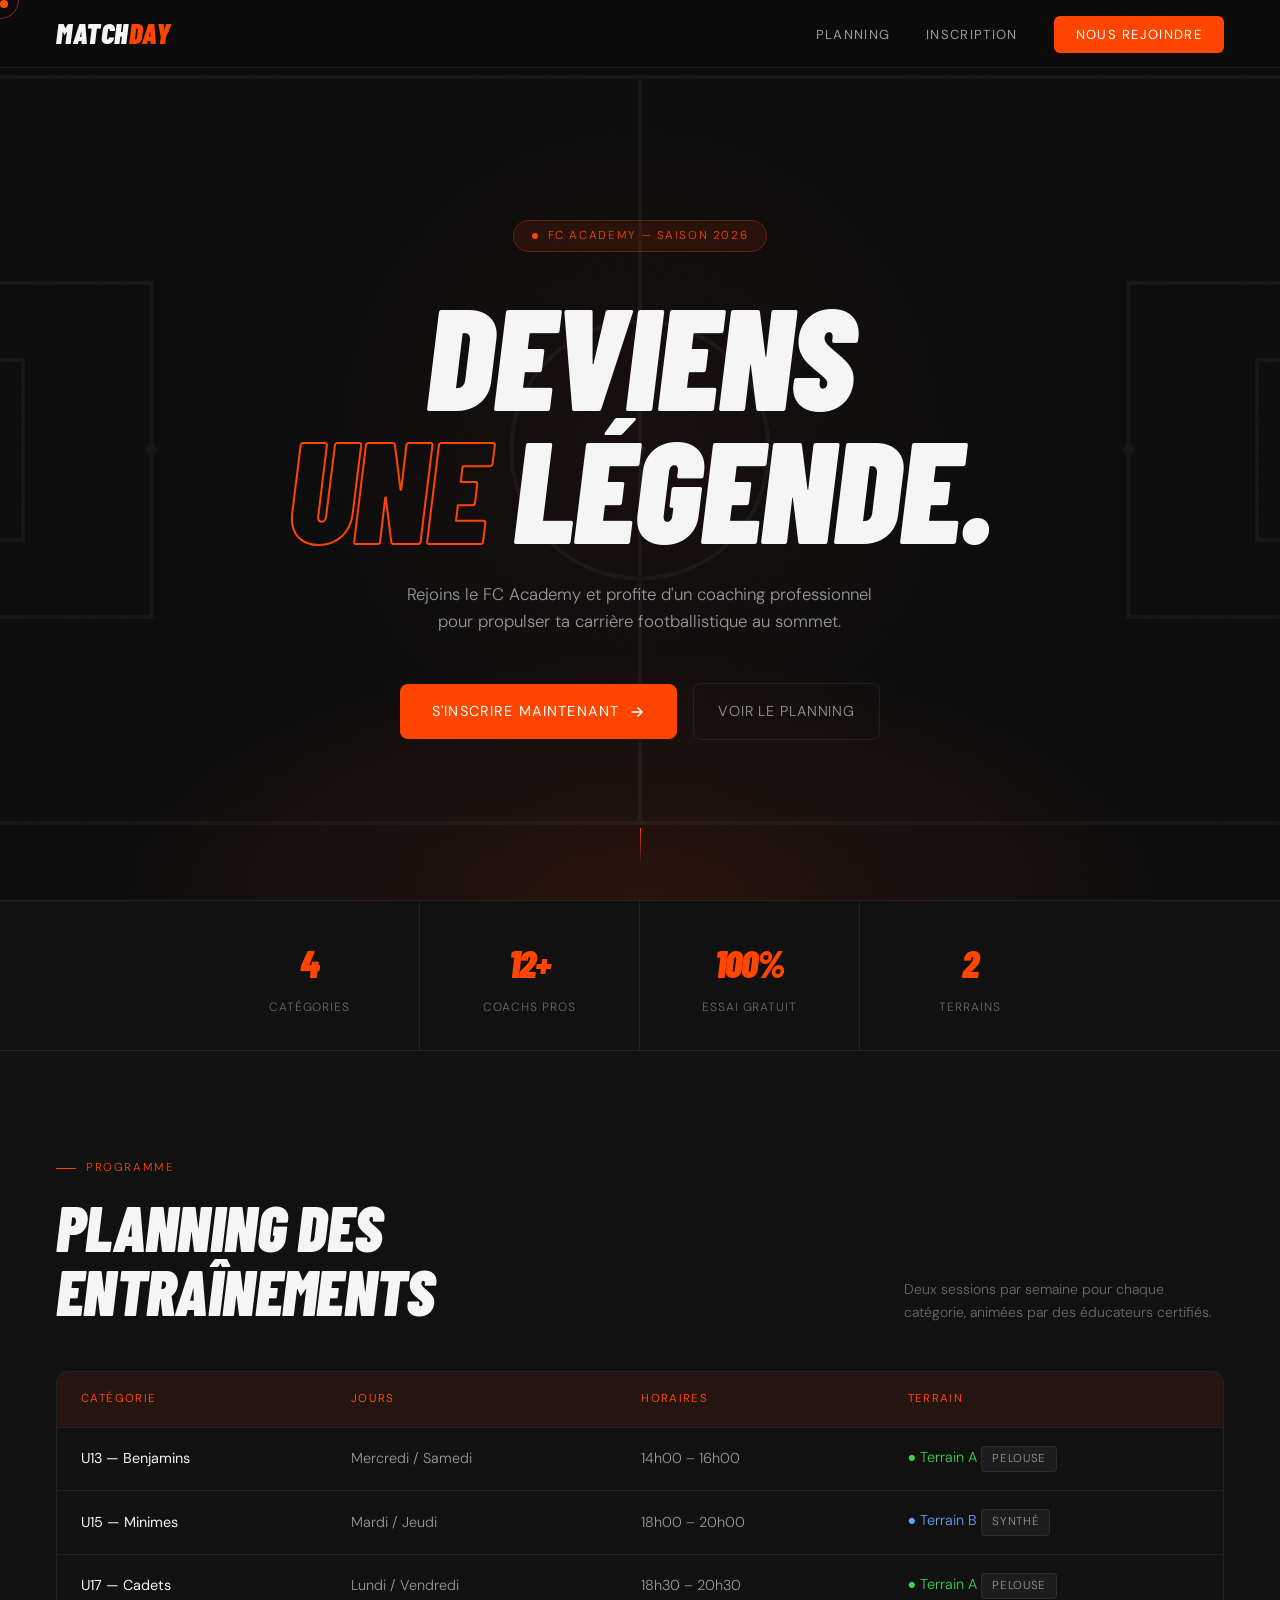
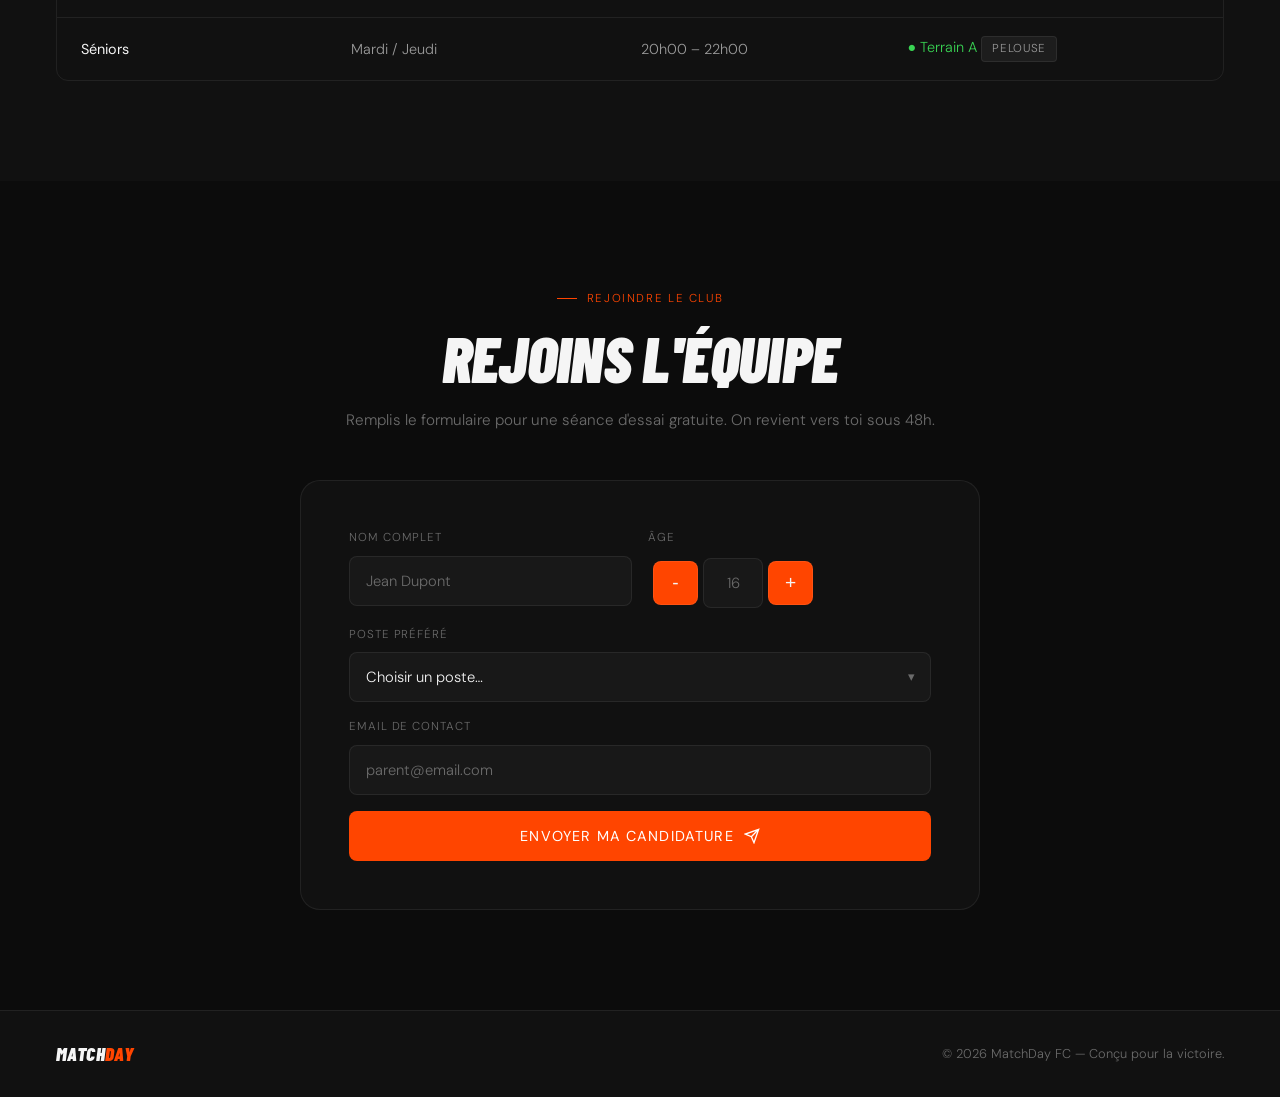
==== projects/match-day/index.html @ 3e186658 "first commit" ====
<!DOCTYPE html>
<html lang="fr">
<head>
    <meta charset="UTF-8">
    <meta name="viewport" content="width=device-width, initial-scale=1.0">
    <title>MatchDay FC | L'Académie des Champions</title>
    <link rel="preconnect" href="https://fonts.googleapis.com">
    <link href="https://fonts.googleapis.com/css2?family=Barlow+Condensed:ital,wght@0,400;0,700;1,900&family=DM+Sans:wght@300;400&display=swap" rel="stylesheet">
    <link rel="stylesheet" href="style.css">
</head>
<body>

<!-- Cursor -->
<div class="cursor" id="cursor"></div>
<div class="cursor-ring" id="ring"></div>

<!-- NAV -->
<nav id="nav">
    <a href="#hero" class="logo">MATCH<em>DAY</em></a>
    <ul class="nav-links">
        <li><a href="#planning">Planning</a></li>
        <li><a href="#inscription">Inscription</a></li>
        <li><a href="#inscription" class="btn-nav">Nous rejoindre</a></li>
    </ul>
</nav>

<!-- HERO -->
<section id="hero" class="hero">
    <div class="pitch-bg">
        <div class="pitch-lines">
            <svg viewBox="0 0 1200 700" fill="none" xmlns="http://www.w3.org/2000/svg" preserveAspectRatio="xMidYMid slice">
                <!-- Pitch outline -->
                <rect x="60" y="60" width="1080" height="580" stroke="white" stroke-width="3"/>
                <!-- Center line -->
                <line x1="600" y1="60" x2="600" y2="640" stroke="white" stroke-width="3"/>
                <!-- Center circle -->
                <circle cx="600" cy="350" r="100" stroke="white" stroke-width="3"/>
                <circle cx="600" cy="350" r="4" fill="white"/>
                <!-- Left penalty box -->
                <rect x="60" y="220" width="160" height="260" stroke="white" stroke-width="3"/>
                <rect x="60" y="280" width="60" height="140" stroke="white" stroke-width="3"/>
                <!-- Right penalty box -->
                <rect x="980" y="220" width="160" height="260" stroke="white" stroke-width="3"/>
                <rect x="1080" y="280" width="60" height="140" stroke="white" stroke-width="3"/>
                <!-- Penalty spots -->
                <circle cx="220" cy="350" r="4" fill="white"/>
                <circle cx="980" cy="350" r="4" fill="white"/>
                <!-- Corner arcs -->
                <path d="M60 80 A20 20 0 0 0 80 60" stroke="white" stroke-width="3"/>
                <path d="M1120 80 A20 20 0 0 1 1140 60" stroke="white" stroke-width="3"/>
                <path d="M60 620 A20 20 0 0 1 80 640" stroke="white" stroke-width="3"/>
                <path d="M1120 620 A20 20 0 0 0 1140 640" stroke="white" stroke-width="3"/>
            </svg>
        </div>
    </div>

    <div class="hero-inner">
        <div class="hero-tag"><span class="tag-dot"></span>FC Academy — Saison 2026</div>
        <h1>
            <span class="solid">Deviens</span><br>
            <span class="stroke">une</span> <span class="solid">légende.</span>
        </h1>
        <p class="hero-sub">Rejoins le FC Academy et profite d'un coaching professionnel pour propulser ta carrière footballistique au sommet.</p>
        <div class="hero-cta">
            <a href="#inscription" class="btn-primary">
                S'inscrire maintenant
                <svg width="16" height="16" viewBox="0 0 16 16" fill="none"><path d="M3 8H13M13 8L9 4M13 8L9 12" stroke="currentColor" stroke-width="1.5" stroke-linecap="round" stroke-linejoin="round"/></svg>
            </a>
            <a href="#planning" class="btn-ghost">Voir le planning</a>
        </div>
    </div>

    <div class="scroll-hint">
        
        <div class="scroll-bar"></div>
    </div>
</section>

<!-- STATS -->
<div class="stats">
    <div class="stat reveal"><div class="stat-val">4</div><div class="stat-lbl">Catégories</div></div>
    <div class="stat reveal d1"><div class="stat-val">12+</div><div class="stat-lbl">Coachs pros</div></div>
    <div class="stat reveal d2"><div class="stat-val">100%</div><div class="stat-lbl">Essai gratuit</div></div>
    <div class="stat reveal d3"><div class="stat-val">2</div><div class="stat-lbl">Terrains</div></div>
</div>

<!-- PLANNING -->
<section id="planning" class="section planning">
    <div class="planning-header">
        <div>
            <div class="section-label reveal">Programme</div>
            <h2 class="section-title reveal d1">Planning des<br>entraînements</h2>
        </div>
        <p class="planning-sub reveal d2">Deux sessions par semaine pour chaque catégorie, animées par des éducateurs certifiés.</p>
    </div>

    <div class="table-wrap reveal d1">
        <table>
            <thead>
                <tr>
                    <th>Catégorie</th>
                    <th>Jours</th>
                    <th>Horaires</th>
                    <th>Terrain</th>
                </tr>
            </thead>
            <tbody>
                <tr>
                    <td><strong>U13 — Benjamins</strong></td>
                    <td>Mercredi / Samedi</td>
                    <td>14h00 – 16h00</td>
                    <td><span class="terrain-a">● Terrain A</span> <span class="category-badge">Pelouse</span></td>
                </tr>
                <tr>
                    <td><strong>U15 — Minimes</strong></td>
                    <td>Mardi / Jeudi</td>
                    <td>18h00 – 20h00</td>
                    <td><span class="terrain-b">● Terrain B</span> <span class="category-badge">Synthé</span></td>
                </tr>
                <tr>
                    <td><strong>U17 — Cadets</strong></td>
                    <td>Lundi / Vendredi</td>
                    <td>18h30 – 20h30</td>
                    <td><span class="terrain-a">● Terrain A</span> <span class="category-badge">Pelouse</span></td>
                </tr>
                <tr>
                    <td><strong>Séniors</strong></td>
                    <td>Mardi / Jeudi</td>
                    <td>20h00 – 22h00</td>
                    <td><span class="terrain-a">● Terrain A</span> <span class="category-badge">Pelouse</span></td>
                </tr>
            </tbody>
        </table>
    </div>
</section>

<!-- INSCRIPTION -->
<section id="inscription" class="section inscription">
    <div class="inscription-inner">
        <div class="section-label reveal">Rejoindre le club</div>
        <h2 class="section-title reveal d1">Rejoins l'équipe</h2>
        <p class="reveal d2">Remplis le formulaire pour une séance d'essai gratuite. On revient vers toi sous 48h.</p>

        <div class="form-card reveal d3">
            <form id="contactForm" action="https://formspree.io/f/xeevpoao" method="POST">
                <div class="form-row">
                    <div class="form-field">
                        <label for="name">Nom complet</label>
                        <input type="text" id="name" name="name" placeholder="Jean Dupont" required>
                    </div>
                    <div class="form-field">
                        <label for="age">Âge</label>
                       
                     <div class="custom-number-input">
                     <button onclick="this.parentNode.querySelector('input').stepDown()">-</button>
                     <input type="number" id="age" class="age" name="age" placeholder="16" min="6" max="50" required>
                     <button onclick="this.parentNode.querySelector('input').stepUp()">+</button>
                     </div>

                    </div>
                </div>
                <div class="form-field">
                    <label for="poste">Poste préféré</label>
                    <div class="select-wrapper">
                        <select id="poste" name="poste_joueur" required>
                            <option value="">Choisir un poste…</option>
                            <option value="attaquant"> Attaquant</option>
                            <option value="milieu"> Milieu</option>
                            <option value="defenseur"> Défenseur</option>
                            <option value="gardien"> Gardien</option>
                        </select>
                    </div>
                </div>
                <div class="form-field">
                    <label for="email">Email de contact</label>
                    <input type="email" id="email" name="email_contact" placeholder="parent@email.com" required>
                </div>
                <button type="submit" class="btn-submit" id="submitBtn">
                    Envoyer ma candidature
                    <svg width="16" height="16" viewBox="0 0 24 24" fill="none" stroke="currentColor" stroke-width="2" stroke-linecap="round"><path d="M22 2L11 13M22 2L15 22l-4-9-9-4 20-7z"/></svg>
                </button>
            </form>
        </div>
    </div>
</section>

<!-- FOOTER -->
<footer>
    <a href="#hero" class="logo">MATCH<em>DAY</em></a>
    <p>© 2026 MatchDay FC — Conçu pour la victoire.</p>
</footer>

<script src="script.js">


</script>
</body>
</html>
---- projects/match-day/style.css ----
/* ===== RESET & VARIABLES ===== */
*, *::before, *::after { margin: 0; padding: 0; box-sizing: border-box; }

:root {
    --orange: #ff4500;
    --orange-dark: #cc3700;
    --orange-glow: rgba(255,69,0,0.35);
    --green: #39d353;
    --bg: #0c0c0c;
    --bg-2: #111111;
    --bg-3: #161616;
    --border: rgba(255,255,255,0.07);
    --text: #f5f5f5;
    --muted: #6b6b6b;
    --dim: #9a9a9a;
    --radius: 12px;
    --ease: cubic-bezier(0.16, 1, 0.3, 1);
}

html { scroll-behavior: smooth; }

body {
    background: var(--bg);
    color: var(--text);
    font-family: 'DM Sans', sans-serif;
    font-weight: 300;
    overflow-x: hidden;
    line-height: 1.6;
}

/* ===== CURSOR ===== */
.cursor { width: 8px; height: 8px; background: var(--orange); border-radius: 50%; position: fixed; pointer-events: none; z-index: 9999; transition: transform 0.1s; mix-blend-mode: screen; }
.cursor-ring { width: 38px; height: 38px; border: 1px solid rgba(255,69,0,0.5); border-radius: 50%; position: fixed; pointer-events: none; z-index: 9998; transition: width 0.3s var(--ease), height 0.3s var(--ease), border-color 0.3s; }

/* ===== NAV ===== */
nav {
    position: fixed; top: 0; left: 0; right: 0; z-index: 1000;
    display: flex; align-items: center; justify-content: space-between;
    padding: 0 56px; height: 68px;
    background: rgba(12,12,12,0.85);
    backdrop-filter: blur(20px);
    border-bottom: 1px solid var(--border);
    transition: background 0.4s;
}
nav.scrolled { background: rgba(12,12,12,0.97); }

.logo {
    font-family: 'Barlow Condensed', sans-serif;
    font-style: italic; font-weight: 900;
    font-size: 1.8rem; letter-spacing: 0.02em;
    color: var(--text); text-decoration: none;
}
.logo em { font-style: italic; color: var(--orange); }

.nav-links { display: flex; align-items: center; gap: 36px; list-style: none; }
.nav-links a {
    text-decoration: none; color: var(--dim);
    font-size: 0.82rem; font-weight: 400;
    letter-spacing: 0.1em; text-transform: uppercase;
    transition: color 0.3s;
    position: relative;
}
.nav-links a::after {
    content: ''; position: absolute; bottom: -4px; left: 0; right: 0;
    height: 1px; background: var(--orange);
    transform: scaleX(0); transition: transform 0.3s;
}
.nav-links a:hover { color: var(--text); }
.nav-links a:hover::after { transform: scaleX(1); }

.btn-nav {
    background: var(--orange) !important;
    color: #fff !important;
    padding: 10px 22px !important;
    border-radius: 6px !important;
    transition: background 0.3s, box-shadow 0.3s, transform 0.2s !important;
}
.btn-nav::after { display: none !important; }
.btn-nav:hover {
    background: var(--orange-dark) !important;
    box-shadow: 0 0 28px var(--orange-glow) !important;
    transform: translateY(-1px) !important;
    color: #fff !important;
}

/* ===== HERO ===== */
.hero {
    position: relative;
    min-height: 100vh;
    display: flex; align-items: center; justify-content: center;
    text-align: center;
    overflow: hidden;
    background: var(--bg);
}

/* Animated pitch lines background */
.pitch-bg {
    position: absolute; inset: 0; z-index: 0;
    overflow: hidden;
}
.pitch-bg::before {
    content: '';
    position: absolute; inset: 0;
    background:
        radial-gradient(ellipse 60% 40% at 50% 100%, rgba(255,69,0,0.12), transparent 70%),
        radial-gradient(ellipse 40% 60% at 50% 50%, rgba(255,69,0,0.04), transparent 70%);
}
/* Pitch lines via SVG */
.pitch-lines {
    position: absolute; inset: 0;
    opacity: 0.04;
    display: flex; align-items: center; justify-content: center;
}
.pitch-lines svg { width: 100%; height: 100%; }

/* Noise grain overlay */
.hero::after {
    content: '';
    position: absolute; inset: 0; z-index: 1;
    background-image: url("data:image/svg+xml,%3Csvg viewBox='0 0 256 256' xmlns='http://www.w3.org/2000/svg'%3E%3Cfilter id='noise'%3E%3CfeTurbulence type='fractalNoise' baseFrequency='0.9' numOctaves='4' stitchTiles='stitch'/%3E%3C/filter%3E%3Crect width='100%25' height='100%25' filter='url(%23noise)' opacity='0.4'/%3E%3C/svg%3E");
    opacity: 0.025;
    pointer-events: none;
}

.hero-inner {
    position: relative; z-index: 2;
    padding: 140px 32px 80px;
    max-width: 900px;
}

.hero-tag {
    display: inline-flex; align-items: center; gap: 10px;
    background: rgba(255,69,0,0.1);
    border: 1px solid rgba(255,69,0,0.25);
    border-radius: 100px;
    padding: 6px 18px;
    font-size: 0.72rem;
    letter-spacing: 0.14em;
    text-transform: uppercase;
    color: var(--orange);
    margin-bottom: 36px;
    animation: fadeUp 0.7s both;
}
.tag-dot { width: 6px; height: 6px; background: var(--orange); border-radius: 50%; animation: blink 2s infinite; }

.hero h1 {
    font-family: 'Barlow Condensed', sans-serif;
    font-style: italic; font-weight: 900;
    font-size: clamp(4rem, 12vw, 9rem);
    line-height: 0.92;
    letter-spacing: -0.01em;
    text-transform: uppercase;
    animation: fadeUp 0.7s 0.1s both;
}
.hero h1 .stroke {
    -webkit-text-stroke: 2px var(--orange);
    color: transparent;
}
.hero h1 .solid { color: var(--text); }

.hero-sub {
    color: var(--dim);
    font-size: 1.05rem;
    max-width: 480px;
    margin: 28px auto 0;
    animation: fadeUp 0.7s 0.2s both;
}

.hero-cta {
    margin-top: 48px;
    display: flex; align-items: center; justify-content: center; gap: 16px;
    animation: fadeUp 0.7s 0.3s both;
}
.btn-primary {
    display: inline-flex; align-items: center; gap: 10px;
    background: var(--orange); color: #fff;
    padding: 16px 32px; border-radius: 8px;
    text-decoration: none; font-size: 0.9rem;
    letter-spacing: 0.08em; text-transform: uppercase; font-weight: 400;
    transition: background 0.3s, box-shadow 0.3s, transform 0.2s;
}
.btn-primary:hover {
    background: var(--orange-dark);
    box-shadow: 0 0 40px var(--orange-glow);
    transform: translateY(-2px);
}
.btn-ghost {
    display: inline-flex; align-items: center; gap: 8px;
    color: var(--dim); padding: 16px 24px; border-radius: 8px;
    text-decoration: none; font-size: 0.9rem;
    letter-spacing: 0.06em; text-transform: uppercase;
    border: 1px solid var(--border);
    transition: color 0.3s, border-color 0.3s, transform 0.2s;
}
.btn-ghost:hover { color: var(--text); border-color: rgba(255,255,255,0.2); transform: translateY(-2px); }

/* Scroll hint */
.scroll-hint {
    position: absolute; bottom: 36px; left: 50%;
    transform: translateX(-50%);
    display: flex; flex-direction: column; align-items: center; gap: 8px;
    color: var(--muted); font-size: 0.7rem; letter-spacing: 0.12em;
    text-transform: uppercase;
    animation: fadeUp 1s 0.9s both;
    z-index: 2;
}
.scroll-bar { width: 1px; height: 36px; background: linear-gradient(to bottom, var(--orange), transparent); animation: scrollAnim 2s infinite; }

/* ===== STATS STRIP ===== */
.stats {
    display: flex; justify-content: center;
    border-top: 1px solid var(--border);
    border-bottom: 1px solid var(--border);
    background: var(--bg-2);
    position: relative; z-index: 1;
}
.stat {
    flex: 1; max-width: 220px;
    padding: 32px 28px; text-align: center;
    border-right: 1px solid var(--border);
    transition: background 0.3s;
}
.stat:last-child { border-right: none; }
.stat:hover { background: rgba(255,69,0,0.04); }
.stat-val {
    font-family: 'Barlow Condensed', sans-serif;
    font-style: italic; font-weight: 900;
    font-size: 2.4rem; letter-spacing: -0.02em;
    color: var(--orange);
}
.stat-lbl { color: var(--muted); font-size: 0.75rem; letter-spacing: 0.08em; text-transform: uppercase; margin-top: 4px; }

/* ===== SECTIONS ===== */
.section { padding: 100px 56px; position: relative; }
.section-label {
    display: inline-flex; align-items: center; gap: 10px;
    font-size: 0.72rem; letter-spacing: 0.14em;
    text-transform: uppercase; color: var(--orange); margin-bottom: 18px;
}
.section-label::before { content: ''; width: 20px; height: 1px; background: var(--orange); }
.section-title {
    font-family: 'Barlow Condensed', sans-serif;
    font-style: italic; font-weight: 900;
    font-size: clamp(2.4rem, 5vw, 4rem);
    text-transform: uppercase; letter-spacing: -0.01em; line-height: 1;
}

/* ===== PLANNING ===== */
.planning { background: var(--bg-2); }
.planning-header {
    display: flex; align-items: flex-end; justify-content: space-between;
    margin-bottom: 48px; gap: 24px; flex-wrap: wrap;
}
.planning-sub { max-width: 320px; color: var(--muted); font-size: 0.88rem; }

.table-wrap { overflow-x: auto; border-radius: var(--radius); border: 1px solid var(--border); }

table { width: 100%; border-collapse: collapse; }
thead { background: rgba(255,69,0,0.08); }
th {
    padding: 18px 24px; text-align: left;
    font-size: 0.72rem; letter-spacing: 0.12em;
    text-transform: uppercase; color: var(--orange);
    font-weight: 400; border-bottom: 1px solid var(--border);
}
td {
    padding: 18px 24px;
    font-size: 0.9rem; color: var(--dim);
    border-bottom: 1px solid var(--border);
    transition: background 0.2s, color 0.2s;
}
td strong { color: var(--text); font-weight: 400; }
tbody tr:last-child td { border-bottom: none; }
tbody tr:hover td { background: rgba(255,69,0,0.04); color: var(--text); }

.category-badge {
    display: inline-block;
    background: rgba(255,255,255,0.05);
    border: 1px solid var(--border);
    border-radius: 4px;
    padding: 3px 10px;
    font-size: 0.72rem;
    letter-spacing: 0.06em;
    text-transform: uppercase;
    color: var(--dim);
}

/* Terrain indicator */
.terrain-a { color: var(--green) !important; }
.terrain-b { color: #60a5fa !important; }

/* ===== INSCRIPTION ===== */
.inscription { background: var(--bg); }
.inscription-inner {
    max-width: 680px; margin: 0 auto; text-align: center;
}
.inscription-inner .section-label { justify-content: center; }
.inscription-inner .section-title { margin: 0 auto; }
.inscription-inner > p { color: var(--muted); margin: 18px 0 48px; font-size: 0.95rem; }

.form-card {
    background: var(--bg-2);
    border: 1px solid var(--border);
    border-radius: 20px;
    padding: 48px;
    text-align: left;
}
.form-row { display: flex; gap: 16px; }
.form-row .form-field { flex: 1; }

.form-field { margin-bottom: 16px; }
.form-field label {
    display: block;
    font-size: 0.72rem; letter-spacing: 0.08em;
    text-transform: uppercase; color: var(--muted);
    margin-bottom: 8px;
}
.form-field input,
.form-field select {
    width: 100%;
    background: rgba(255,255,255,0.03);
    border: 1px solid var(--border);
    border-radius: 8px;
    padding: 14px 16px;
    color: var(--text);
    font-family: 'DM Sans', sans-serif;
    font-size: 0.92rem;
    font-weight: 300;
    transition: border-color 0.3s, box-shadow 0.3s, background 0.3s;
    appearance: none; -webkit-appearance: none;
}
.form-field input:focus,
.form-field select:focus {
    outline: none;
    border-color: var(--orange);
    background: rgba(255,69,0,0.04);
    box-shadow: 0 0 0 3px rgba(255,69,0,0.12);
}
.form-field input::placeholder { color: var(--muted); }
.form-field select option { background: #1a1a1a; color: var(--text); }

.select-wrapper { position: relative; }
.select-wrapper::after {
    content: '▾'; position: absolute;
    right: 16px; top: 50%; transform: translateY(-50%);
    color: var(--muted); pointer-events: none; font-size: 0.8rem;
}

input[type="number"]::-webkit-inner-spin-button,
input[type="number"]::-webkit-outer-spin-button {
  -webkit-appearance: none;
  margin: 0;
}

input[type="number"] {
  appearance: textfield;
  -moz-appearance: textfield;
}


.custom-number-input {
  display: flex;
  align-items: center;
}

.custom-number-input button {
  background-color: var(--orange); 
  color: var(--text);
  padding: 10px 15px;
  margin: 5px;
  cursor: pointer;
  border: 1px solid var(--border);
  border-radius: 8px;
  width: 45px;
  font-weight: 500;
  font-size: 1.2rem;
}

.custom-number-input input {
  text-align: center;
  width: 60px;
}
.custom-number-input button:hover {
    background-color: var(--orange-dark);
    box-shadow: 0 0 20px var(--orange-glow);
    transform: translateY(-1px);
    transition: 0.5s;
}

.btn-submit {
    display: flex; align-items: center; justify-content: center; gap: 10px;
    width: 100%; margin-top: 8px;
    background: var(--orange); color: #fff;
    border: none; border-radius: 8px;
    padding: 16px; cursor: pointer;
    font-family: 'DM Sans', sans-serif;
    font-size: 0.9rem; font-weight: 400;
    letter-spacing: 0.08em; text-transform: uppercase;
    transition: background 0.3s, box-shadow 0.3s, transform 0.2s;
}
.btn-submit:hover {
    background: var(--orange-dark);
    box-shadow: 0 0 40px var(--orange-glow);
    transform: translateY(-1px);
}
.btn-submit.success { background: var(--green); }

/* ===== FOOTER ===== */
footer {
    display: flex; align-items: center; justify-content: space-between;
    padding: 28px 56px;
    background: var(--bg-2);
    border-top: 1px solid var(--border);
}
footer .logo { font-size: 1.2rem; }
footer p { color: var(--muted); font-size: 0.8rem; }

/* ===== REVEAL ===== */
.reveal { opacity: 0; transform: translateY(28px); transition: opacity 0.8s var(--ease), transform 0.8s var(--ease); }
.reveal.visible { opacity: 1; transform: none; }
.d1 { transition-delay: 0.1s; }
.d2 { transition-delay: 0.2s; }
.d3 { transition-delay: 0.3s; }
.d4 { transition-delay: 0.4s; }

/* ===== KEYFRAMES ===== */
@keyframes fadeUp { from { opacity: 0; transform: translateY(24px); } to { opacity: 1; transform: none; } }
@keyframes blink { 0%,100%{opacity:1;} 50%{opacity:0.3;} }
@keyframes scrollAnim {
    0%{transform:scaleY(0);transform-origin:top;}
    50%{transform:scaleY(1);transform-origin:top;}
    51%{transform:scaleY(1);transform-origin:bottom;}
    100%{transform:scaleY(0);transform-origin:bottom;}
}

/* ===== RESPONSIVE ===== */
@media (max-width: 900px) {
    nav { padding: 0 24px; }
    .section { padding: 80px 24px; }
    .planning-header { flex-direction: column; }
    .stats { flex-wrap: wrap; }
    .stat { min-width: 50%; border-bottom: 1px solid var(--border); }
    .form-card { padding: 32px 24px; }
    .form-row { flex-direction: column; gap: 0; }
    footer { flex-direction: column; gap: 12px; text-align: center; }
}
@media (max-width: 600px) {
    nav { padding: 0 16px; flex-wrap: wrap; height: auto; padding: 14px 20px; gap: 10px; }
    .nav-links { gap: 16px; }
    .hero-cta { flex-direction: column; }
    .hero h1 { font-size: clamp(3rem, 18vw, 5rem); }
}
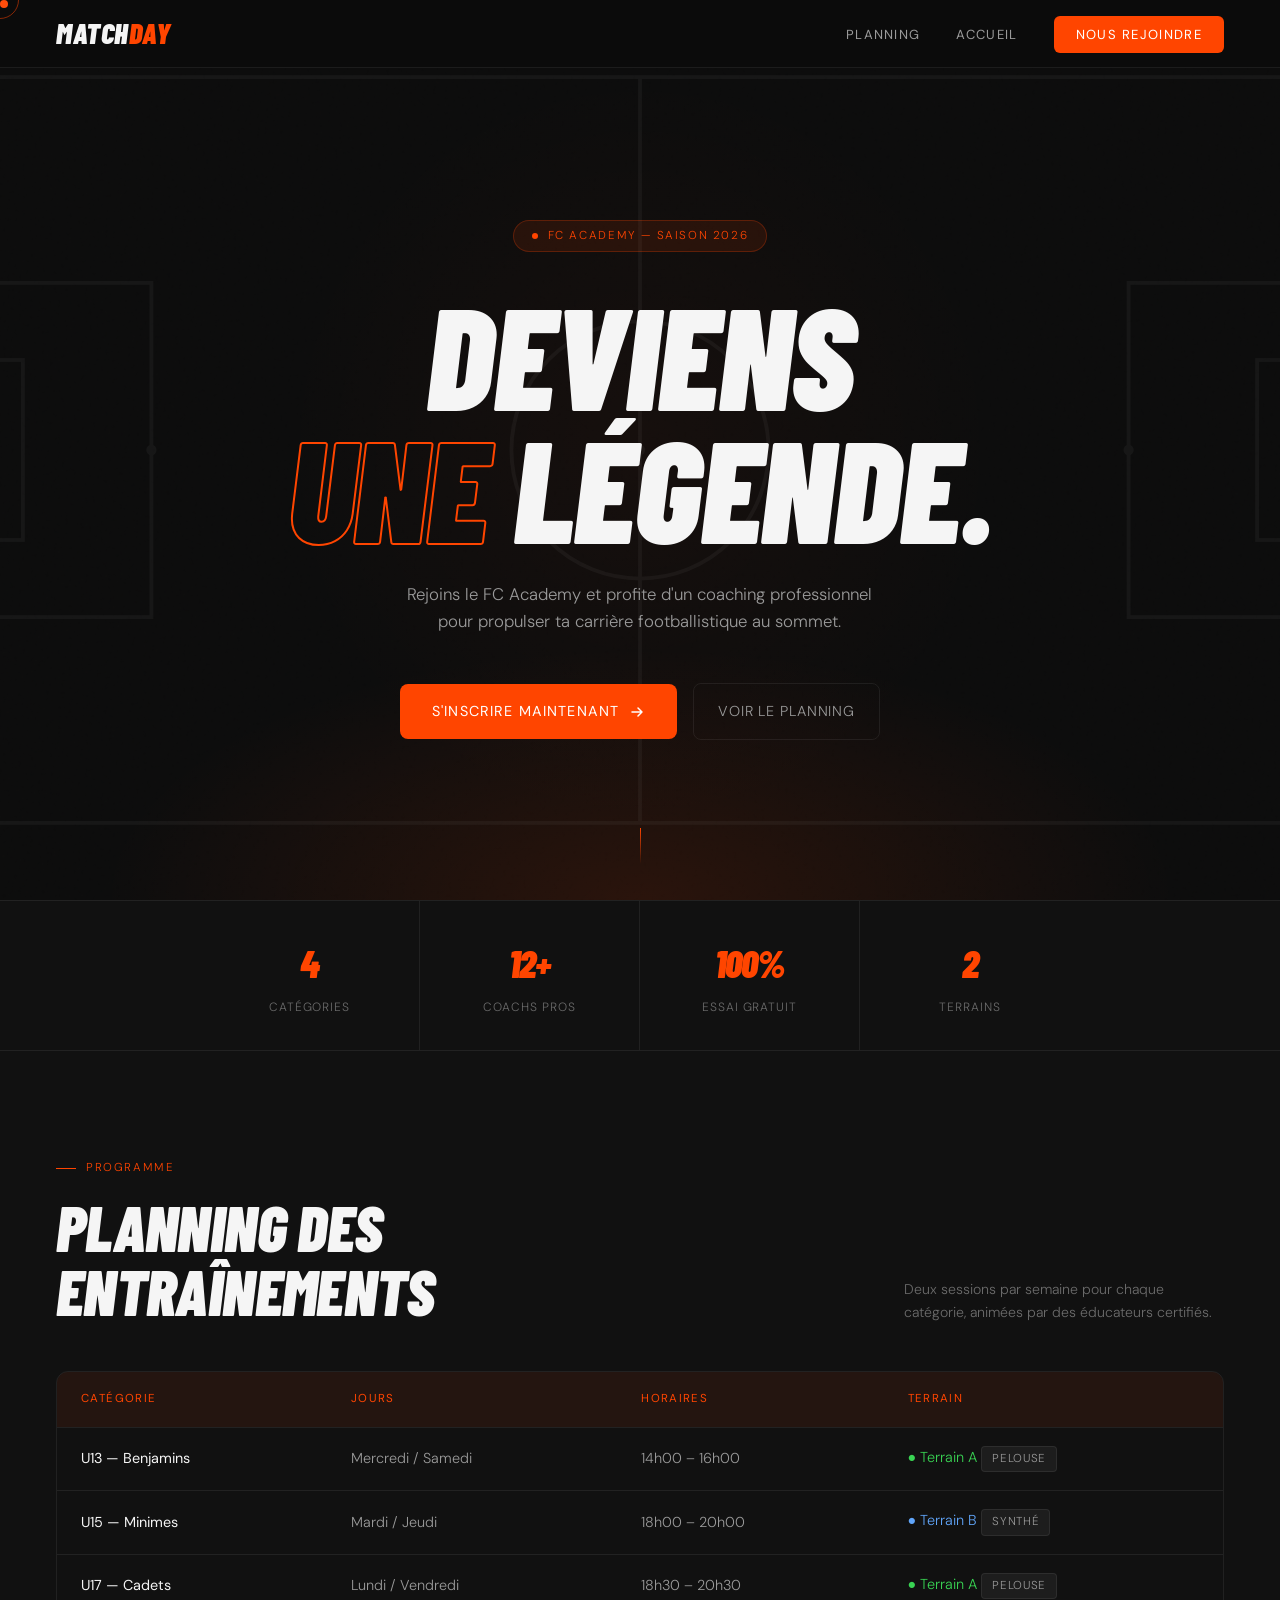
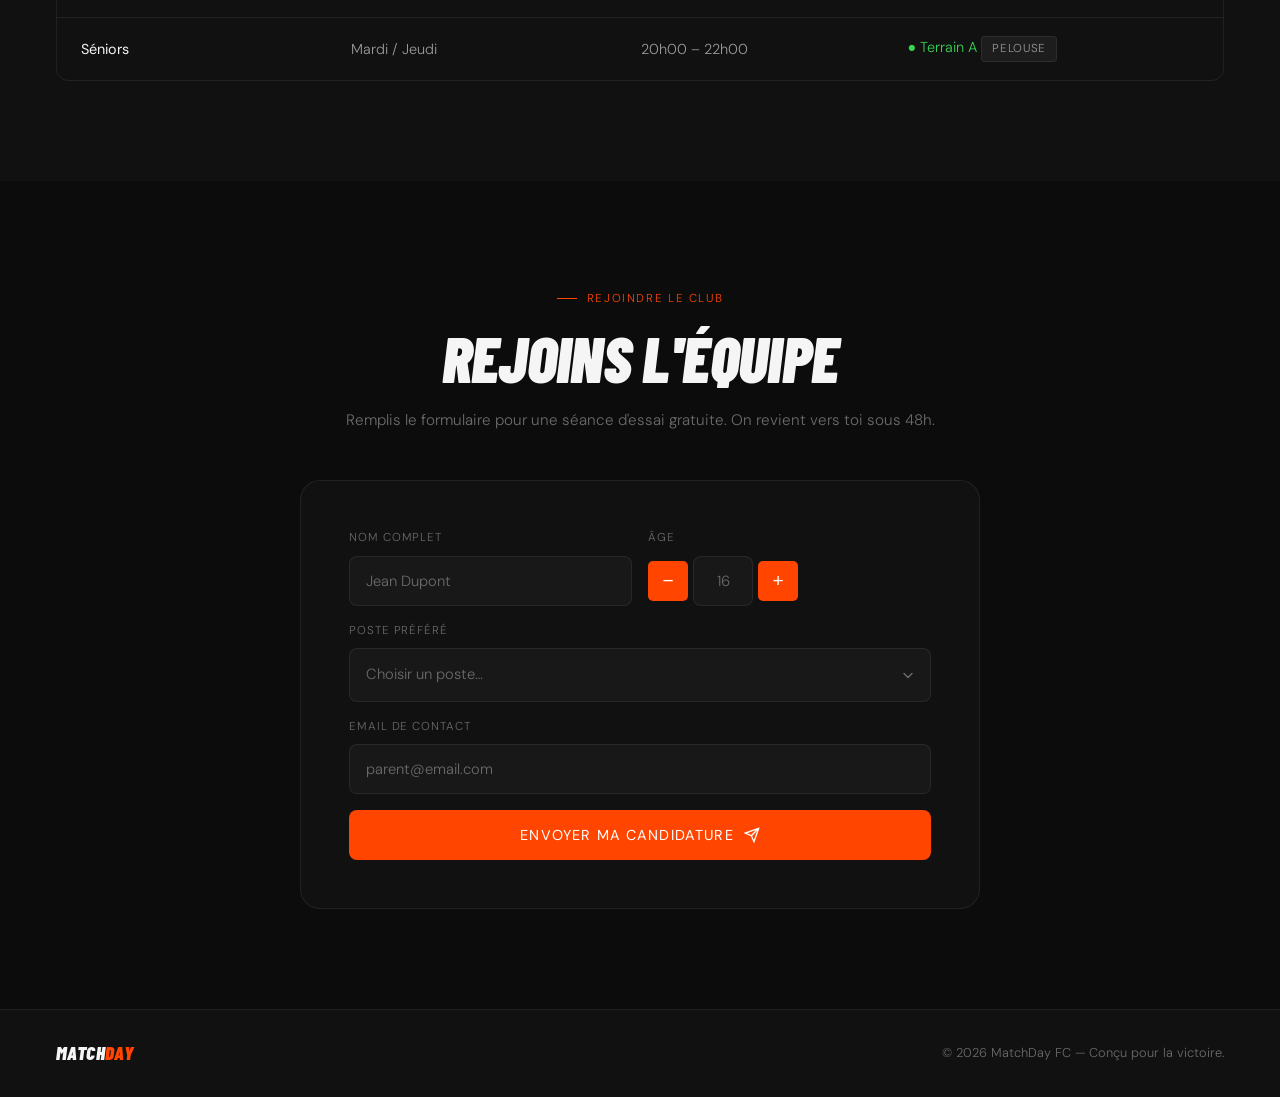
==== commit f2389e70: "update navbar for mobile" ====
--- a/projects/match-day/index.html
+++ b/projects/match-day/index.html
@@ -7,6 +7,7 @@
     <link rel="preconnect" href="https://fonts.googleapis.com">
     <link href="https://fonts.googleapis.com/css2?family=Barlow+Condensed:ital,wght@0,400;0,700;1,900&family=DM+Sans:wght@300;400&display=swap" rel="stylesheet">
     <link rel="stylesheet" href="style.css">
+    <link rel="icon" type="image/png" href="assets/img/matchday-logo.png">
 </head>
 <body>
 
@@ -19,33 +20,39 @@
     <a href="#hero" class="logo">MATCH<em>DAY</em></a>
     <ul class="nav-links">
         <li><a href="#planning">Planning</a></li>
-        <li><a href="#inscription">Inscription</a></li>
+        <li><a href="#hero">Accueil</a></li>
         <li><a href="#inscription" class="btn-nav">Nous rejoindre</a></li>
     </ul>
+    <button class="burger" id="burger" aria-label="Menu" aria-expanded="false">
+        <span></span><span></span><span></span>
+    </button>
 </nav>
+
+<!-- MOBILE DRAWER -->
+<div class="nav-drawer" id="navDrawer">
+    <ul>
+        <li><a href="#planning" class="drawer-link">Planning</a></li>
+        <li><a href="#hero" class="drawer-link">Accueil</a></li>
+        
+    </ul>
+    <a href="#inscription" class="btn-nav-mobile drawer-link">Nous rejoindre</a>
+</div>
 
 <!-- HERO -->
 <section id="hero" class="hero">
     <div class="pitch-bg">
         <div class="pitch-lines">
             <svg viewBox="0 0 1200 700" fill="none" xmlns="http://www.w3.org/2000/svg" preserveAspectRatio="xMidYMid slice">
-                <!-- Pitch outline -->
                 <rect x="60" y="60" width="1080" height="580" stroke="white" stroke-width="3"/>
-                <!-- Center line -->
                 <line x1="600" y1="60" x2="600" y2="640" stroke="white" stroke-width="3"/>
-                <!-- Center circle -->
                 <circle cx="600" cy="350" r="100" stroke="white" stroke-width="3"/>
                 <circle cx="600" cy="350" r="4" fill="white"/>
-                <!-- Left penalty box -->
                 <rect x="60" y="220" width="160" height="260" stroke="white" stroke-width="3"/>
                 <rect x="60" y="280" width="60" height="140" stroke="white" stroke-width="3"/>
-                <!-- Right penalty box -->
                 <rect x="980" y="220" width="160" height="260" stroke="white" stroke-width="3"/>
                 <rect x="1080" y="280" width="60" height="140" stroke="white" stroke-width="3"/>
-                <!-- Penalty spots -->
                 <circle cx="220" cy="350" r="4" fill="white"/>
                 <circle cx="980" cy="350" r="4" fill="white"/>
-                <!-- Corner arcs -->
                 <path d="M60 80 A20 20 0 0 0 80 60" stroke="white" stroke-width="3"/>
                 <path d="M1120 80 A20 20 0 0 1 1140 60" stroke="white" stroke-width="3"/>
                 <path d="M60 620 A20 20 0 0 1 80 640" stroke="white" stroke-width="3"/>
@@ -53,7 +60,6 @@
             </svg>
         </div>
     </div>
-
     <div class="hero-inner">
         <div class="hero-tag"><span class="tag-dot"></span>FC Academy — Saison 2026</div>
         <h1>
@@ -69,9 +75,7 @@
             <a href="#planning" class="btn-ghost">Voir le planning</a>
         </div>
     </div>
-
     <div class="scroll-hint">
-        
         <div class="scroll-bar"></div>
     </div>
 </section>
@@ -93,7 +97,6 @@
         </div>
         <p class="planning-sub reveal d2">Deux sessions par semaine pour chaque catégorie, animées par des éducateurs certifiés.</p>
     </div>
-
     <div class="table-wrap reveal d1">
         <table>
             <thead>
@@ -150,27 +153,81 @@
                     </div>
                     <div class="form-field">
                         <label for="age">Âge</label>
-                       
-                     <div class="custom-number-input">
-                     <button onclick="this.parentNode.querySelector('input').stepDown()">-</button>
-                     <input type="number" id="age" class="age" name="age" placeholder="16" min="6" max="50" required>
-                     <button onclick="this.parentNode.querySelector('input').stepUp()">+</button>
-                     </div>
-
+                        <div class="custom-number-input">
+                            <button type="button" class="btn-input" onclick="this.parentNode.querySelector('input').stepDown()">−</button>
+                            <input type="number" id="age" class="age" name="age" placeholder="16" min="6" max="50" required>
+                            <button type="button" class="btn-input" onclick="this.parentNode.querySelector('input').stepUp()">+</button>
+                        </div>
                     </div>
                 </div>
+
+                <!-- ===================== CUSTOM SELECT ===================== -->
                 <div class="form-field">
-                    <label for="poste">Poste préféré</label>
-                    <div class="select-wrapper">
-                        <select id="poste" name="poste_joueur" required>
+                    <label>Poste préféré</label>
+                    <div class="custom-select" id="posteSelect">
+
+                        <!-- Native select caché — utilisé pour la soumission -->
+                        <select name="poste_joueur" required id="posteNative">
                             <option value="">Choisir un poste…</option>
-                            <option value="attaquant"> Attaquant</option>
-                            <option value="milieu"> Milieu</option>
-                            <option value="defenseur"> Défenseur</option>
-                            <option value="gardien"> Gardien</option>
+                            <option value="attaquant">Attaquant</option>
+                            <option value="milieu">Milieu</option>
+                            <option value="defenseur">Défenseur</option>
+                            <option value="gardien">Gardien</option>
                         </select>
+
+                        <!-- Trigger affiché -->
+                        <div class="cs-trigger" id="posteTrigger" role="button" tabindex="0" aria-haspopup="listbox" aria-expanded="false">
+                            <span class="cs-trigger__text" id="posteLabel">Choisir un poste…</span>
+                            <span class="cs-trigger__arrow">
+                                <svg width="12" height="12" viewBox="0 0 12 12" fill="none">
+                                    <path d="M2 4.5L6 8.5L10 4.5" stroke="currentColor" stroke-width="1.5" stroke-linecap="round" stroke-linejoin="round"/>
+                                </svg>
+                            </span>
+                        </div>
+
+                        <!-- Liste déroulante -->
+                        <ul class="cs-dropdown" id="posteDropdown" role="listbox">
+                            <li class="cs-option" data-value="attaquant" role="option">
+                                <span class="cs-option__icon">
+                                    <svg width="13" height="13" viewBox="0 0 24 24" fill="none" stroke="currentColor" stroke-width="1.5" stroke-linecap="round"><path d="M12 2C8.13 2 5 5.13 5 9c0 5.25 7 13 7 13s7-7.75 7-13c0-3.87-3.13-7-7-7z"/></svg>
+                                </span>
+                                <span class="cs-option__label">Attaquant</span>
+                                <span class="cs-option__check">
+                                    <svg width="11" height="11" viewBox="0 0 12 12" fill="none"><path d="M2 6L5 9L10 3" stroke="currentColor" stroke-width="1.5" stroke-linecap="round" stroke-linejoin="round"/></svg>
+                                </span>
+                            </li>
+                            <li class="cs-option" data-value="milieu" role="option">
+                                <span class="cs-option__icon">
+                                    <svg width="13" height="13" viewBox="0 0 24 24" fill="none" stroke="currentColor" stroke-width="1.5" stroke-linecap="round"><circle cx="12" cy="12" r="10"/><path d="M12 2v20M2 12h20"/></svg>
+                                </span>
+                                <span class="cs-option__label">Milieu</span>
+                                <span class="cs-option__check">
+                                    <svg width="11" height="11" viewBox="0 0 12 12" fill="none"><path d="M2 6L5 9L10 3" stroke="currentColor" stroke-width="1.5" stroke-linecap="round" stroke-linejoin="round"/></svg>
+                                </span>
+                            </li>
+                            <li class="cs-option" data-value="defenseur" role="option">
+                                <span class="cs-option__icon">
+                                    <svg width="13" height="13" viewBox="0 0 24 24" fill="none" stroke="currentColor" stroke-width="1.5" stroke-linecap="round"><path d="M12 22s8-4 8-10V5l-8-3-8 3v7c0 6 8 10 8 10z"/></svg>
+                                </span>
+                                <span class="cs-option__label">Défenseur</span>
+                                <span class="cs-option__check">
+                                    <svg width="11" height="11" viewBox="0 0 12 12" fill="none"><path d="M2 6L5 9L10 3" stroke="currentColor" stroke-width="1.5" stroke-linecap="round" stroke-linejoin="round"/></svg>
+                                </span>
+                            </li>
+                            <li class="cs-option" data-value="gardien" role="option">
+                                <span class="cs-option__icon">
+                                    <svg width="13" height="13" viewBox="0 0 24 24" fill="none" stroke="currentColor" stroke-width="1.5" stroke-linecap="round"><rect x="3" y="3" width="18" height="18" rx="2"/><path d="M3 9h18M9 21V9"/></svg>
+                                </span>
+                                <span class="cs-option__label">Gardien</span>
+                                <span class="cs-option__check">
+                                    <svg width="11" height="11" viewBox="0 0 12 12" fill="none"><path d="M2 6L5 9L10 3" stroke="currentColor" stroke-width="1.5" stroke-linecap="round" stroke-linejoin="round"/></svg>
+                                </span>
+                            </li>
+                        </ul>
                     </div>
                 </div>
+                <!-- ================== FIN CUSTOM SELECT =================== -->
+
                 <div class="form-field">
                     <label for="email">Email de contact</label>
                     <input type="email" id="email" name="email_contact" placeholder="parent@email.com" required>
@@ -190,9 +247,6 @@
     <p>© 2026 MatchDay FC — Conçu pour la victoire.</p>
 </footer>
 
-<script src="script.js">
-
-
-</script>
+<script src="script.js"></script>
 </body>
-</html>
+</html>
--- a/projects/match-day/style.css
+++ b/projects/match-day/style.css
@@ -83,6 +83,88 @@
     color: #fff !important;
 }
 
+/* ===== BURGER ===== */
+.burger {
+    display: none;
+    flex-direction: column;
+    justify-content: center;
+    gap: 5px;
+    width: 40px; height: 40px;
+    background: none; border: none;
+    cursor: pointer; padding: 6px;
+    border-radius: 8px;
+    transition: background 0.2s;
+    z-index: 1010;
+}
+.burger:hover { background: rgba(255,255,255,0.06); }
+.burger span {
+    display: block; width: 100%; height: 1.5px;
+    background: var(--text);
+    border-radius: 2px;
+    transition: transform 0.35s cubic-bezier(0.16,1,0.3,1), opacity 0.2s, width 0.3s;
+    transform-origin: center;
+}
+.burger.open span:nth-child(1) { transform: translateY(6.5px) rotate(45deg); }
+.burger.open span:nth-child(2) { opacity: 0; width: 0; }
+.burger.open span:nth-child(3) { transform: translateY(-6.5px) rotate(-45deg); }
+
+/* Mobile drawer */
+.nav-drawer {
+    display: none;
+    position: fixed;
+    top: 68px; left: 0; right: 0;
+    background: rgba(12,12,12,0.98);
+    backdrop-filter: blur(20px);
+    border-bottom: 1px solid var(--border);
+    padding: 0;
+    z-index: 999;
+    overflow: hidden;
+    max-height: 0;
+    transition: max-height 0.45s cubic-bezier(0.16,1,0.3,1), padding 0.3s;
+}
+.nav-drawer.open {
+    max-height: 360px;
+    padding: 16px 0 24px;
+}
+.nav-drawer ul {
+    list-style: none;
+    display: flex; flex-direction: column;
+    padding: 0 24px; gap: 0;
+}
+.nav-drawer ul li a {
+    display: block;
+    padding: 14px 4px;
+    text-decoration: none;
+    color: var(--dim);
+    font-size: 0.85rem;
+    font-family: 'DM Sans', sans-serif;
+    letter-spacing: 0.1em;
+    text-transform: uppercase;
+    border-bottom: 1px solid var(--border);
+    transition: color 0.2s, padding-left 0.2s;
+}
+.nav-drawer ul li:last-child a { border-bottom: none; }
+.nav-drawer ul li a:hover { color: var(--text); padding-left: 8px; }
+.nav-drawer .btn-nav-mobile {
+    display: block;
+    margin: 16px 24px 0;
+    background: var(--orange);
+    color: #fff !important;
+    text-align: center;
+    padding: 14px;
+    border-radius: 6px;
+    text-decoration: none;
+    font-family: 'DM Sans', sans-serif;
+    font-size: 0.85rem;
+    letter-spacing: 0.1em;
+    text-transform: uppercase;
+    transition: background 0.3s, box-shadow 0.3s;
+}
+.nav-drawer .btn-nav-mobile:hover {
+    background: var(--orange-dark);
+    box-shadow: 0 0 20px var(--orange-glow);
+}
+
 /* ===== HERO ===== */
 .hero {
     position: relative;
@@ -92,12 +174,7 @@
     overflow: hidden;
     background: var(--bg);
 }
-
-/* Animated pitch lines background */
-.pitch-bg {
-    position: absolute; inset: 0; z-index: 0;
-    overflow: hidden;
-}
+.pitch-bg { position: absolute; inset: 0; z-index: 0; overflow: hidden; }
 .pitch-bg::before {
     content: '';
     position: absolute; inset: 0;
@@ -105,15 +182,8 @@
         radial-gradient(ellipse 60% 40% at 50% 100%, rgba(255,69,0,0.12), transparent 70%),
         radial-gradient(ellipse 40% 60% at 50% 50%, rgba(255,69,0,0.04), transparent 70%);
 }
-/* Pitch lines via SVG */
-.pitch-lines {
-    position: absolute; inset: 0;
-    opacity: 0.04;
-    display: flex; align-items: center; justify-content: center;
-}
+.pitch-lines { position: absolute; inset: 0; opacity: 0.04; display: flex; align-items: center; justify-content: center; }
 .pitch-lines svg { width: 100%; height: 100%; }
-
-/* Noise grain overlay */
 .hero::after {
     content: '';
     position: absolute; inset: 0; z-index: 1;
@@ -121,56 +191,29 @@
     opacity: 0.025;
     pointer-events: none;
 }
-
-.hero-inner {
-    position: relative; z-index: 2;
-    padding: 140px 32px 80px;
-    max-width: 900px;
-}
-
+.hero-inner { position: relative; z-index: 2; padding: 140px 32px 80px; max-width: 900px; }
 .hero-tag {
     display: inline-flex; align-items: center; gap: 10px;
     background: rgba(255,69,0,0.1);
     border: 1px solid rgba(255,69,0,0.25);
     border-radius: 100px;
     padding: 6px 18px;
-    font-size: 0.72rem;
-    letter-spacing: 0.14em;
-    text-transform: uppercase;
-    color: var(--orange);
-    margin-bottom: 36px;
+    font-size: 0.72rem; letter-spacing: 0.14em; text-transform: uppercase;
+    color: var(--orange); margin-bottom: 36px;
     animation: fadeUp 0.7s both;
 }
 .tag-dot { width: 6px; height: 6px; background: var(--orange); border-radius: 50%; animation: blink 2s infinite; }
-
 .hero h1 {
     font-family: 'Barlow Condensed', sans-serif;
     font-style: italic; font-weight: 900;
     font-size: clamp(4rem, 12vw, 9rem);
-    line-height: 0.92;
-    letter-spacing: -0.01em;
-    text-transform: uppercase;
+    line-height: 0.92; letter-spacing: -0.01em; text-transform: uppercase;
     animation: fadeUp 0.7s 0.1s both;
 }
-.hero h1 .stroke {
-    -webkit-text-stroke: 2px var(--orange);
-    color: transparent;
-}
+.hero h1 .stroke { -webkit-text-stroke: 2px var(--orange); color: transparent; }
 .hero h1 .solid { color: var(--text); }
-
-.hero-sub {
-    color: var(--dim);
-    font-size: 1.05rem;
-    max-width: 480px;
-    margin: 28px auto 0;
-    animation: fadeUp 0.7s 0.2s both;
-}
-
-.hero-cta {
-    margin-top: 48px;
-    display: flex; align-items: center; justify-content: center; gap: 16px;
-    animation: fadeUp 0.7s 0.3s both;
-}
+.hero-sub { color: var(--dim); font-size: 1.05rem; max-width: 480px; margin: 28px auto 0; animation: fadeUp 0.7s 0.2s both; }
+.hero-cta { margin-top: 48px; display: flex; align-items: center; justify-content: center; gap: 16px; animation: fadeUp 0.7s 0.3s both; }
 .btn-primary {
     display: inline-flex; align-items: center; gap: 10px;
     background: var(--orange); color: #fff;
@@ -179,11 +222,7 @@
     letter-spacing: 0.08em; text-transform: uppercase; font-weight: 400;
     transition: background 0.3s, box-shadow 0.3s, transform 0.2s;
 }
-.btn-primary:hover {
-    background: var(--orange-dark);
-    box-shadow: 0 0 40px var(--orange-glow);
-    transform: translateY(-2px);
-}
+.btn-primary:hover { background: var(--orange-dark); box-shadow: 0 0 40px var(--orange-glow); transform: translateY(-2px); }
 .btn-ghost {
     display: inline-flex; align-items: center; gap: 8px;
     color: var(--dim); padding: 16px 24px; border-radius: 8px;
@@ -193,130 +232,56 @@
     transition: color 0.3s, border-color 0.3s, transform 0.2s;
 }
 .btn-ghost:hover { color: var(--text); border-color: rgba(255,255,255,0.2); transform: translateY(-2px); }
-
-/* Scroll hint */
 .scroll-hint {
-    position: absolute; bottom: 36px; left: 50%;
-    transform: translateX(-50%);
+    position: absolute; bottom: 36px; left: 50%; transform: translateX(-50%);
     display: flex; flex-direction: column; align-items: center; gap: 8px;
-    color: var(--muted); font-size: 0.7rem; letter-spacing: 0.12em;
-    text-transform: uppercase;
-    animation: fadeUp 1s 0.9s both;
-    z-index: 2;
+    color: var(--muted); font-size: 0.7rem; letter-spacing: 0.12em; text-transform: uppercase;
+    animation: fadeUp 1s 0.9s both; z-index: 2;
 }
 .scroll-bar { width: 1px; height: 36px; background: linear-gradient(to bottom, var(--orange), transparent); animation: scrollAnim 2s infinite; }
 
 /* ===== STATS STRIP ===== */
-.stats {
-    display: flex; justify-content: center;
-    border-top: 1px solid var(--border);
-    border-bottom: 1px solid var(--border);
-    background: var(--bg-2);
-    position: relative; z-index: 1;
-}
-.stat {
-    flex: 1; max-width: 220px;
-    padding: 32px 28px; text-align: center;
-    border-right: 1px solid var(--border);
-    transition: background 0.3s;
-}
+.stats { display: flex; justify-content: center; border-top: 1px solid var(--border); border-bottom: 1px solid var(--border); background: var(--bg-2); position: relative; z-index: 1; }
+.stat { flex: 1; max-width: 220px; padding: 32px 28px; text-align: center; border-right: 1px solid var(--border); transition: background 0.3s; }
 .stat:last-child { border-right: none; }
 .stat:hover { background: rgba(255,69,0,0.04); }
-.stat-val {
-    font-family: 'Barlow Condensed', sans-serif;
-    font-style: italic; font-weight: 900;
-    font-size: 2.4rem; letter-spacing: -0.02em;
-    color: var(--orange);
-}
+.stat-val { font-family: 'Barlow Condensed', sans-serif; font-style: italic; font-weight: 900; font-size: 2.4rem; letter-spacing: -0.02em; color: var(--orange); }
 .stat-lbl { color: var(--muted); font-size: 0.75rem; letter-spacing: 0.08em; text-transform: uppercase; margin-top: 4px; }
 
 /* ===== SECTIONS ===== */
 .section { padding: 100px 56px; position: relative; }
-.section-label {
-    display: inline-flex; align-items: center; gap: 10px;
-    font-size: 0.72rem; letter-spacing: 0.14em;
-    text-transform: uppercase; color: var(--orange); margin-bottom: 18px;
-}
+.section-label { display: inline-flex; align-items: center; gap: 10px; font-size: 0.72rem; letter-spacing: 0.14em; text-transform: uppercase; color: var(--orange); margin-bottom: 18px; }
 .section-label::before { content: ''; width: 20px; height: 1px; background: var(--orange); }
-.section-title {
-    font-family: 'Barlow Condensed', sans-serif;
-    font-style: italic; font-weight: 900;
-    font-size: clamp(2.4rem, 5vw, 4rem);
-    text-transform: uppercase; letter-spacing: -0.01em; line-height: 1;
-}
+.section-title { font-family: 'Barlow Condensed', sans-serif; font-style: italic; font-weight: 900; font-size: clamp(2.4rem, 5vw, 4rem); text-transform: uppercase; letter-spacing: -0.01em; line-height: 1; }
 
 /* ===== PLANNING ===== */
 .planning { background: var(--bg-2); }
-.planning-header {
-    display: flex; align-items: flex-end; justify-content: space-between;
-    margin-bottom: 48px; gap: 24px; flex-wrap: wrap;
-}
+.planning-header { display: flex; align-items: flex-end; justify-content: space-between; margin-bottom: 48px; gap: 24px; flex-wrap: wrap; }
 .planning-sub { max-width: 320px; color: var(--muted); font-size: 0.88rem; }
-
 .table-wrap { overflow-x: auto; border-radius: var(--radius); border: 1px solid var(--border); }
-
 table { width: 100%; border-collapse: collapse; }
 thead { background: rgba(255,69,0,0.08); }
-th {
-    padding: 18px 24px; text-align: left;
-    font-size: 0.72rem; letter-spacing: 0.12em;
-    text-transform: uppercase; color: var(--orange);
-    font-weight: 400; border-bottom: 1px solid var(--border);
-}
-td {
-    padding: 18px 24px;
-    font-size: 0.9rem; color: var(--dim);
-    border-bottom: 1px solid var(--border);
-    transition: background 0.2s, color 0.2s;
-}
+th { padding: 18px 24px; text-align: left; font-size: 0.72rem; letter-spacing: 0.12em; text-transform: uppercase; color: var(--orange); font-weight: 400; border-bottom: 1px solid var(--border); }
+td { padding: 18px 24px; font-size: 0.9rem; color: var(--dim); border-bottom: 1px solid var(--border); transition: background 0.2s, color 0.2s; }
 td strong { color: var(--text); font-weight: 400; }
 tbody tr:last-child td { border-bottom: none; }
 tbody tr:hover td { background: rgba(255,69,0,0.04); color: var(--text); }
-
-.category-badge {
-    display: inline-block;
-    background: rgba(255,255,255,0.05);
-    border: 1px solid var(--border);
-    border-radius: 4px;
-    padding: 3px 10px;
-    font-size: 0.72rem;
-    letter-spacing: 0.06em;
-    text-transform: uppercase;
-    color: var(--dim);
-}
-
-/* Terrain indicator */
+.category-badge { display: inline-block; background: rgba(255,255,255,0.05); border: 1px solid var(--border); border-radius: 4px; padding: 3px 10px; font-size: 0.72rem; letter-spacing: 0.06em; text-transform: uppercase; color: var(--dim); }
 .terrain-a { color: var(--green) !important; }
 .terrain-b { color: #60a5fa !important; }
 
 /* ===== INSCRIPTION ===== */
 .inscription { background: var(--bg); }
-.inscription-inner {
-    max-width: 680px; margin: 0 auto; text-align: center;
-}
+.inscription-inner { max-width: 680px; margin: 0 auto; text-align: center; }
 .inscription-inner .section-label { justify-content: center; }
 .inscription-inner .section-title { margin: 0 auto; }
 .inscription-inner > p { color: var(--muted); margin: 18px 0 48px; font-size: 0.95rem; }
-
-.form-card {
-    background: var(--bg-2);
-    border: 1px solid var(--border);
-    border-radius: 20px;
-    padding: 48px;
-    text-align: left;
-}
+.form-card { background: var(--bg-2); border: 1px solid var(--border); border-radius: 20px; padding: 48px; text-align: left; }
 .form-row { display: flex; gap: 16px; }
 .form-row .form-field { flex: 1; }
-
 .form-field { margin-bottom: 16px; }
-.form-field label {
-    display: block;
-    font-size: 0.72rem; letter-spacing: 0.08em;
-    text-transform: uppercase; color: var(--muted);
-    margin-bottom: 8px;
-}
-.form-field input,
-.form-field select {
+.form-field label { display: block; font-size: 0.72rem; letter-spacing: 0.08em; text-transform: uppercase; color: var(--muted); margin-bottom: 8px; }
+.form-field input {
     width: 100%;
     background: rgba(255,255,255,0.03);
     border: 1px solid var(--border);
@@ -327,65 +292,14 @@
     font-size: 0.92rem;
     font-weight: 300;
     transition: border-color 0.3s, box-shadow 0.3s, background 0.3s;
-    appearance: none; -webkit-appearance: none;
-}
-.form-field input:focus,
-.form-field select:focus {
+}
+.form-field input:focus {
     outline: none;
     border-color: var(--orange);
     background: rgba(255,69,0,0.04);
     box-shadow: 0 0 0 3px rgba(255,69,0,0.12);
 }
 .form-field input::placeholder { color: var(--muted); }
-.form-field select option { background: #1a1a1a; color: var(--text); }
-
-.select-wrapper { position: relative; }
-.select-wrapper::after {
-    content: '▾'; position: absolute;
-    right: 16px; top: 50%; transform: translateY(-50%);
-    color: var(--muted); pointer-events: none; font-size: 0.8rem;
-}
-
-input[type="number"]::-webkit-inner-spin-button,
-input[type="number"]::-webkit-outer-spin-button {
-  -webkit-appearance: none;
-  margin: 0;
-}
-
-input[type="number"] {
-  appearance: textfield;
-  -moz-appearance: textfield;
-}
-
-
-.custom-number-input {
-  display: flex;
-  align-items: center;
-}
-
-.custom-number-input button {
-  background-color: var(--orange); 
-  color: var(--text);
-  padding: 10px 15px;
-  margin: 5px;
-  cursor: pointer;
-  border: 1px solid var(--border);
-  border-radius: 8px;
-  width: 45px;
-  font-weight: 500;
-  font-size: 1.2rem;
-}
-
-.custom-number-input input {
-  text-align: center;
-  width: 60px;
-}
-.custom-number-input button:hover {
-    background-color: var(--orange-dark);
-    box-shadow: 0 0 20px var(--orange-glow);
-    transform: translateY(-1px);
-    transition: 0.5s;
-}
 
 .btn-submit {
     display: flex; align-items: center; justify-content: center; gap: 10px;
@@ -398,20 +312,174 @@
     letter-spacing: 0.08em; text-transform: uppercase;
     transition: background 0.3s, box-shadow 0.3s, transform 0.2s;
 }
-.btn-submit:hover {
-    background: var(--orange-dark);
-    box-shadow: 0 0 40px var(--orange-glow);
-    transform: translateY(-1px);
-}
+.btn-submit:hover { background: var(--orange-dark); box-shadow: 0 0 40px var(--orange-glow); transform: translateY(-1px); }
 .btn-submit.success { background: var(--green); }
 
+/* Number input */
+input[type=number]::-webkit-inner-spin-button,
+input[type=number]::-webkit-outer-spin-button { -webkit-appearance: none; margin: 0; }
+input[type=number] { appearance: textfield; -moz-appearance: textfield; }
+.custom-number-input { display: flex; align-items: center; }
+.custom-number-input button { width: 40px; height: 40px; cursor: pointer; background-color: var(--orange); color: white; border: none; font-size: 1.2rem; border-radius: 5px; }
+.custom-number-input input { width: 60px; height: 50px; text-align: center; margin: 0 5px; }
+.btn-input:hover { background: var(--orange-dark); box-shadow: 0 0 40px var(--orange-dark); transform: translateY(-1px); }
+
+/* =====================================================
+   CUSTOM SELECT
+   — Modifier uniquement ce bloc pour changer le style
+   ===================================================== */
+
+/* Conteneur principal */
+.custom-select {
+    position: relative;
+    user-select: none;
+}
+
+/* Native select caché — ne pas toucher */
+.custom-select select {
+    position: absolute;
+    opacity: 0;
+    pointer-events: none;
+    width: 1px; height: 1px;
+}
+
+/* ----- Trigger (bouton affiché) ----- */
+.cs-trigger {
+    display: flex;
+    align-items: center;
+    justify-content: space-between;
+    gap: 12px;
+    width: 100%;
+    padding: 14px 16px;
+    background: rgba(255,255,255,0.03);
+    border: 1px solid var(--border);
+    border-radius: 8px;
+    cursor: pointer;
+    transition: border-color 0.25s, background 0.25s, box-shadow 0.25s;
+}
+.cs-trigger:hover {
+    border-color: rgba(255,255,255,0.15);
+    background: rgba(255,255,255,0.05);
+}
+.custom-select.open .cs-trigger {
+    border-color: var(--orange);
+    background: rgba(255,69,0,0.05);
+    box-shadow: 0 0 0 3px rgba(255,69,0,0.12);
+}
+
+/* Texte du trigger */
+.cs-trigger__text {
+    font-family: 'DM Sans', sans-serif;
+    font-size: 0.92rem;
+    font-weight: 300;
+    color: var(--muted);
+    transition: color 0.2s;
+}
+.cs-trigger.has-value .cs-trigger__text { color: var(--text); }
+
+/* Flèche */
+.cs-trigger__arrow {
+    display: flex;
+    align-items: center;
+    color: var(--muted);
+    flex-shrink: 0;
+    transition: transform 0.3s var(--ease), color 0.2s;
+}
+.custom-select.open .cs-trigger__arrow {
+    transform: rotate(180deg);
+    color: var(--orange);
+}
+
+/* ----- Dropdown ----- */
+.cs-dropdown {
+    list-style: none;
+    position: absolute;
+    top: calc(100% + 8px);
+    left: 0; right: 0;
+    z-index: 200;
+    background: #181818;
+    border: 1px solid rgba(255,255,255,0.09);
+    border-radius: 10px;
+    overflow: hidden;
+    box-shadow: 0 20px 60px rgba(0,0,0,0.7), 0 0 0 1px rgba(255,255,255,0.03);
+    /* Animation */
+    opacity: 0;
+    transform: translateY(-8px);
+    pointer-events: none;
+    transition:
+        opacity 0.2s var(--ease),
+        transform 0.2s var(--ease);
+}
+.custom-select.open .cs-dropdown {
+    opacity: 1;
+    transform: translateY(0);
+    pointer-events: all;
+}
+
+/* ----- Option ----- */
+.cs-option {
+    display: flex;
+    align-items: center;
+    gap: 12px;
+    padding: 12px 16px;
+    cursor: pointer;
+    border-bottom: 1px solid rgba(255,255,255,0.05);
+    transition: background 0.15s, padding-left 0.2s;
+}
+.cs-option:last-child { border-bottom: none; }
+
+.cs-option:hover {
+    background: rgba(255,69,0,0.07);
+    padding-left: 20px;
+}
+.cs-option.selected {
+    background: rgba(255,69,0,0.05);
+}
+
+/* Icône de l'option */
+.cs-option__icon {
+    width: 28px; height: 28px;
+    flex-shrink: 0;
+    display: flex; align-items: center; justify-content: center;
+    border-radius: 6px;
+    background: rgba(255,255,255,0.05);
+    color: var(--dim);
+    transition: background 0.2s, color 0.2s;
+}
+.cs-option:hover .cs-option__icon,
+.cs-option.selected .cs-option__icon {
+    background: rgba(255,69,0,0.15);
+    color: var(--orange);
+}
+
+/* Label de l'option */
+.cs-option__label {
+    flex: 1;
+    font-family: 'DM Sans', sans-serif;
+    font-size: 0.9rem;
+    font-weight: 300;
+    color: var(--dim);
+    transition: color 0.15s;
+}
+.cs-option:hover .cs-option__label { color: var(--text); }
+.cs-option.selected .cs-option__label { color: var(--orange); }
+
+/* Check (visible seulement si sélectionné) */
+.cs-option__check {
+    display: flex;
+    align-items: center;
+    color: var(--orange);
+    opacity: 0;
+    transform: scale(0.6);
+    transition: opacity 0.2s, transform 0.2s var(--ease);
+}
+.cs-option.selected .cs-option__check {
+    opacity: 1;
+    transform: scale(1);
+}
+
 /* ===== FOOTER ===== */
-footer {
-    display: flex; align-items: center; justify-content: space-between;
-    padding: 28px 56px;
-    background: var(--bg-2);
-    border-top: 1px solid var(--border);
-}
+footer { display: flex; align-items: center; justify-content: space-between; padding: 28px 56px; background: var(--bg-2); border-top: 1px solid var(--border); }
 footer .logo { font-size: 1.2rem; }
 footer p { color: var(--muted); font-size: 0.8rem; }
 
@@ -436,6 +504,9 @@
 /* ===== RESPONSIVE ===== */
 @media (max-width: 900px) {
     nav { padding: 0 24px; }
+    .nav-links { display: none; }
+    .burger { display: flex; }
+    .nav-drawer { display: block; }
     .section { padding: 80px 24px; }
     .planning-header { flex-direction: column; }
     .stats { flex-wrap: wrap; }
@@ -445,8 +516,7 @@
     footer { flex-direction: column; gap: 12px; text-align: center; }
 }
 @media (max-width: 600px) {
-    nav { padding: 0 16px; flex-wrap: wrap; height: auto; padding: 14px 20px; gap: 10px; }
-    .nav-links { gap: 16px; }
+    nav { padding: 0 20px; }
     .hero-cta { flex-direction: column; }
     .hero h1 { font-size: clamp(3rem, 18vw, 5rem); }
 }
